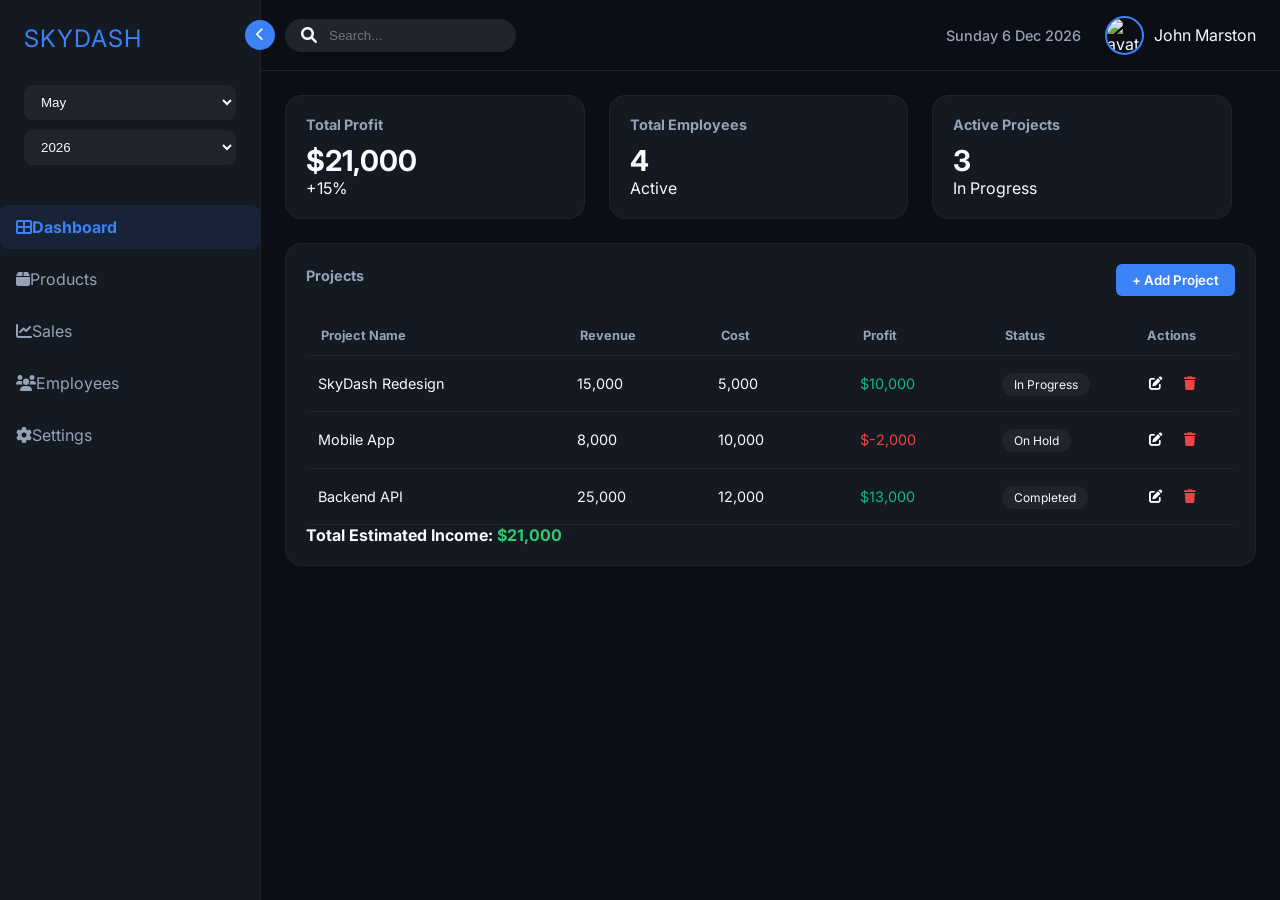
==== dashboard/index.html @ 4c9deb68 "fix:validator" ====
<!DOCTYPE html>
<html lang="en">

<head>
    <meta charset="UTF-8">
    <meta name="viewport" content="width=device-width, initial-scale=1.0">
    <title>Dashboard</title>

    <link href="https://fonts.googleapis.com/css2?family=Inter:wght@300;400;700;800&display=swap" rel="stylesheet">
    <link rel="stylesheet" href="https://cdnjs.cloudflare.com/ajax/libs/font-awesome/6.0.0/css/all.min.css">
    <link rel="stylesheet" href="style.css">
</head>

<body>
    <div class="app-container">
        <aside class="sidebar" id="sidebar">
            <div class="logo">
                <span class="logo-bold">SKY</span><span class="logo-light">DASH</span>
            </div>
            <div class="period-controls" style="margin-bottom: var(--gap-m); padding: 0 var(--gap-m);">
                <select id="month-select" class="period-select">
                    <option value="0">January</option>
                    <option value="1">February</option>
                    <option value="2">March</option>
                    <option value="3">April</option>
                    <option value="4" selected>May</option>
                    <option value="5">June</option>
                    <option value="6">July</option>
                    <option value="7">August</option>
                    <option value="8">September</option>
                    <option value="9">October</option>
                    <option value="10">November</option>
                    <option value="11">December</option>
                </select>
                <select id="year-select" class="period-select">
                    <option value="2025">2025</option>
                    <option value="2026" selected>2026</option>
                    <option value="2027">2027</option>
                </select>
            </div>

            <nav class="sidebar-nav">
                <ul>
                    <li class="active"><a href="#"><i class="fas fa-th-large"></i><span>Dashboard</span></a></li>
                    <li><a href="#"><i class="fas fa-box"></i><span>Products</span></a></li>
                    <li><a href="#"><i class="fas fa-chart-line"></i><span>Sales</span></a></li>
                    <li><a href="#"><i class="fas fa-users"></i><span>Employees</span></a></li>
                    <li><a href="#"><i class="fas fa-cog"></i><span>Settings</span></a></li>
                </ul>
            </nav>
            <button id="sidebar-toggle" class="toggle-btn">
                <i class="fas fa-chevron-left"></i>
            </button>
        </aside>
        <div class="main-content">
            <header class="header" id="header">
                <div class="header-left">
                    <div class="search-wrapper">
                        <i class="fas fa-search"></i>
                        <input type="text" placeholder="Search...">
                    </div>
                </div>
                <div class="header-right">
                    <div class="date-display" id="current-date">

                    </div>
                    <div class="user-info">
                        <img src="https://ui-avatars.com/api/?name=John+Marston" alt="avatar" class="avatar">
                        <span>John Marston</span>
                    </div>
                </div>
            </header>
            <main class="dashboard-grid">
                <div id="dashboard-section" style="display: contents;">
                    <div id="stats-container" class="stats-grid" style="display: contents;"></div>

                    <div class="card table-card" style="grid-column: span 4;">
                        <div class="table-header"
                            style="display: flex; justify-content: space-between; align-items: center; margin-bottom: 20px;">
                            <h2 id="table-title">Projects</h2>
                            <button class="add-btn" id="add-item-btn"
                                style="background: var(--primary); color: white; border: none; padding: 8px 16px; border-radius: 6px; cursor: pointer;">
                                + Add Project
                            </button>
                        </div>

                        <div class="table-responsive">
                            <table class="order-table" style="width: 100%; border-collapse: collapse;">
                                <thead id="table-head">

                                </thead>
                                <tbody id="table-body">

                                </tbody>
                            </table>
                            <div class="table-footer">
                                <strong>Total Estimated Income: <span id="total-income"></span></strong>
                            </div>
                        </div>
                    </div>
                </div>
                <div id="employees-section" style="display: none;">
                    <div class="header-action">
                        <h2>Team Management</h2>
                        <button id="add-employee-btn" class="add-btn">+ Add Employee</button>
                    </div>
                    <div class="card big-card">
                        <table class="order-table">
                            <thead>
                                <tr>
                                    <th>Name</th>
                                    <th>Position</th>
                                    <th>Salary ($)</th>
                                    <th>Status</th>
                                    <th>Actions</th>
                                </tr>
                            </thead>
                            <tbody id="employees-body">

                            </tbody>
                        </table>
                    </div>
                </div>
            </main>
        </div>
    </div>
    <div id="modal" class="modal-overlay" style="display: none;">
        <div class="modal-content">
            <div class="modal-header">
                <h2>Add New Project</h2>
                <button id="close-modal">&times;</button>
            </div>
            <form id="project-form">
                <div class="form-group">
                    <label>Project Name</label>
                    <input type="text" id="p-name" required>
                </div>
                <div class="form-row">
                    <div class="form-group">
                        <label>Revenue ($)</label>
                        <input type="number" id="p-revenue" required>
                    </div>
                    <div class="form-group">
                        <label>Cost ($)</label>
                        <input type="number" id="p-cost" required>
                    </div>
                </div>
                <div class="form-group">
                    <label>Status</label>
                    <select id="p-status">
                        <option value="" disabled selected>Select project status</option>
                        <option value="In Progress">In Progress</option>
                        <option value="Completed">Completed</option>
                        <option value="On Hold">On Hold</option>
                    </select>
                </div>
                <button type="submit" class="save-btn">Save Project</button>
            </form>
        </div>
    </div>
    <div id="modal-employee" class="modal-overlay" style="display: none;">
        <div class="modal-content">
            <div class="modal-header">
                <h2>Add New Employee</h2>
                <button id="close-modal-employee">&times;</button>
            </div>
            <form id="employee-form">
                <div class="form-group">
                    <label>Full Name</label>
                    <input type="text" id="e-name" required>
                </div>
                <div class="form-row">
                    <div class="form-group">
                        <label>Position</label>
                        <input type="text" id="e-position" required>
                    </div>
                    <div class="form-group">
                        <label>Salary ($)</label>
                        <input type="number" id="e-salary" min="0" required>
                    </div>
                </div>
                <div class="form-group">
                    <label>Date of Birth</label>
                    <input type="date" id="e-dob" required>
                </div>
                <div class="form-group">
                    <label>Status</label>
                    <select id="e-status" required>
                        <option value="" disabled selected>Select employee status</option>
                        <option value="Active">Active</option>
                        <option value="On Leave">On Leave</option>
                        <option value="Terminated">Terminated</option>
                    </select>
                </div>
                <button type="submit" class="save-btn">Save Employee</button>
            </form>
        </div>
    </div>
    <script type="module" src="./script.js"></script>
</body>

</html>
---- dashboard/style.css ----
@import "./css/vars.css";
@import "./css/flexbox.css";
@import "./css/header.css";
@import "./css/layout.css";
@import "./css/sidebar.css";
@import "./css/cards.css";
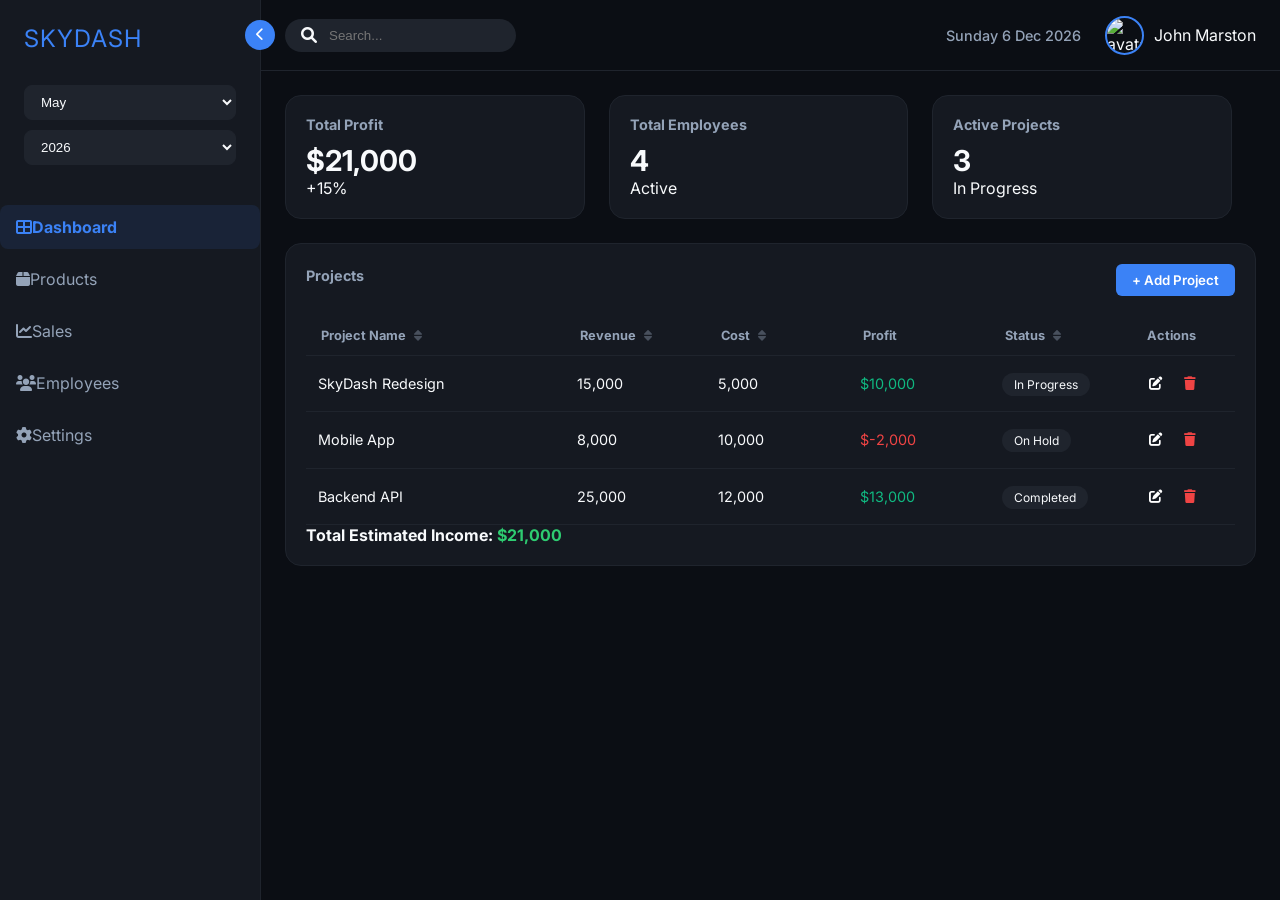
==== commit 3155e14b: "feat:fa-sort" ====
--- a/dashboard/index.html
+++ b/dashboard/index.html
@@ -108,11 +108,11 @@
                         <table class="order-table">
                             <thead>
                                 <tr>
-                                    <th>Name</th>
-                                    <th>Position</th>
-                                    <th>Salary ($)</th>
-                                    <th>Status</th>
-                                    <th>Actions</th>
+                                    <th data-key="name">Name<i class="fas fa-sort"></i></th>
+                                    <th data-key="position">Position<i class="fas fa-sort"></i></th>
+                                    <th data-key="salary">Salary ($)<i class="fas fa-sort"></i></th>
+                                    <th data-key="status">Status<i class="fas fa-sort"></i></th>
+                                    <th data-key="actions">Actions</th>
                                 </tr>
                             </thead>
                             <tbody id="employees-body">
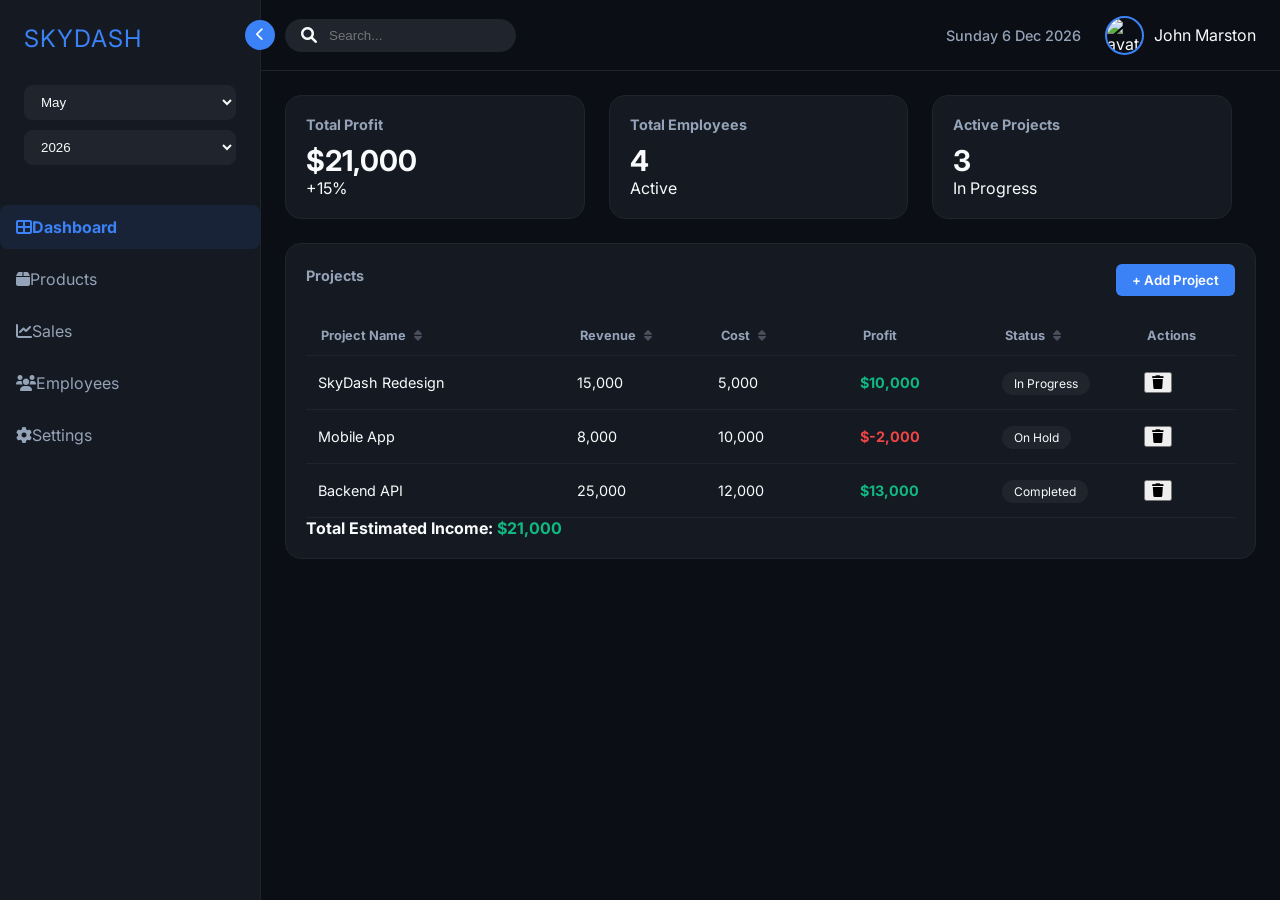
==== commit bc754ffb: "feat: sorting logic for age" ====
--- a/dashboard/index.html
+++ b/dashboard/index.html
@@ -110,6 +110,7 @@
                                 <tr>
                                     <th data-key="name">Name<i class="fas fa-sort"></i></th>
                                     <th data-key="position">Position<i class="fas fa-sort"></i></th>
+                                    <th data-key="age">Age<i class="fas fa-sort"></i></th>
                                     <th data-key="salary">Salary ($)<i class="fas fa-sort"></i></th>
                                     <th data-key="status">Status<i class="fas fa-sort"></i></th>
                                     <th data-key="actions">Actions</th>
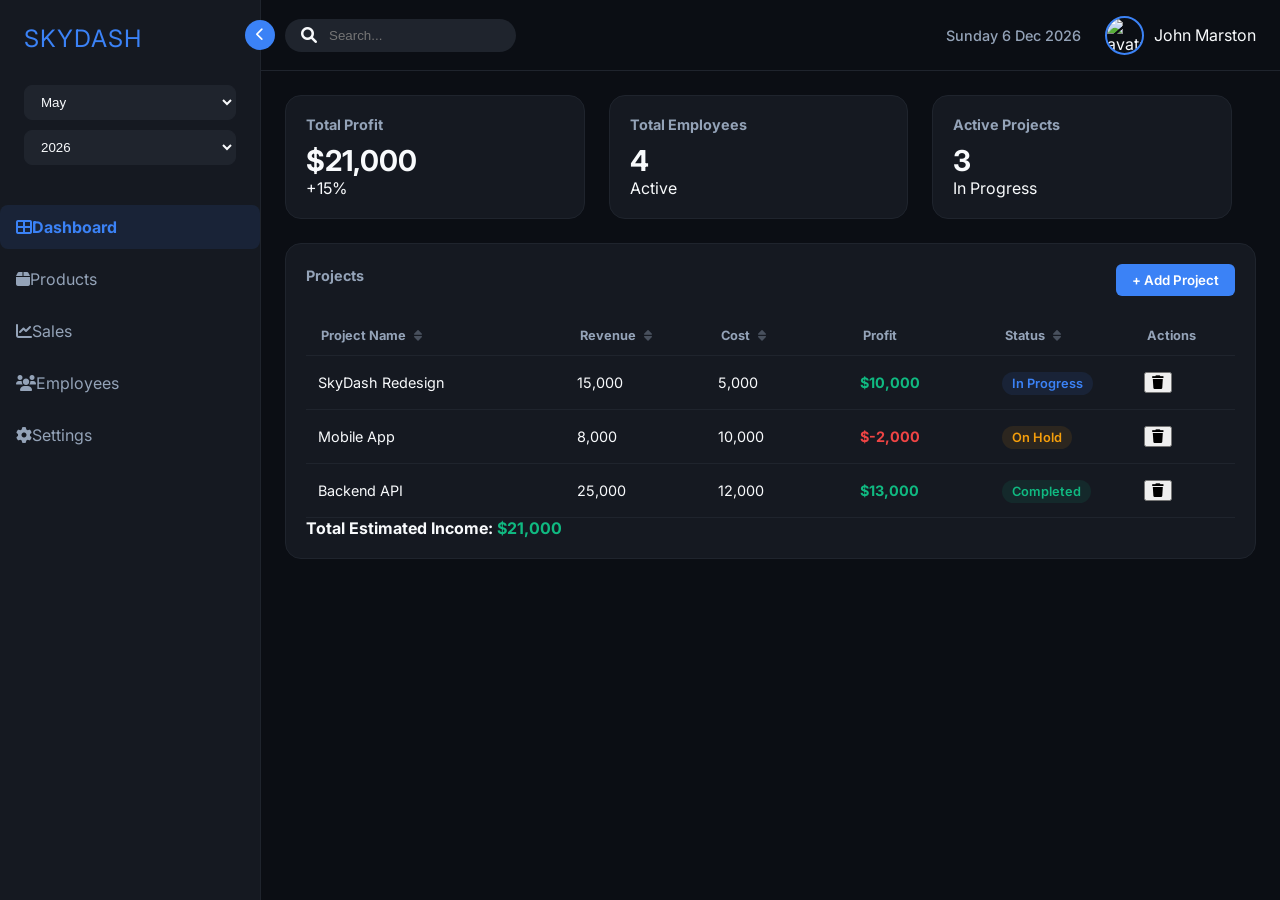
==== commit 25f17f68: "feat:add employee and fix salary" ====
--- a/dashboard/index.html
+++ b/dashboard/index.html
@@ -125,6 +125,21 @@
             </main>
         </div>
     </div>
+    <div id="modal-assign" class="modal">
+        <div class="modal-content">
+            <span id="close-assign-modal" class="close-btn">&times;</span>
+            <h2>Assign Employess to Project</h2>
+            <div class="form-group">
+                <label>Select Project</label>
+                <select id="assign-project-list"></select>
+            </div>
+            <div class="form-group">
+                <label>Capacity (0 - 1.5)</label>
+                <input type="number" id="assign-capacity" step="0.1" min="0" max="1.5" placeholder="e.g. 0.8">
+            </div>
+            <button id="confirm-assign" class="save-btn">Confirm Assigment</button>
+        </div>
+    </div>
     <div id="modal" class="modal-overlay" style="display: none;">
         <div class="modal-content">
             <div class="modal-header">
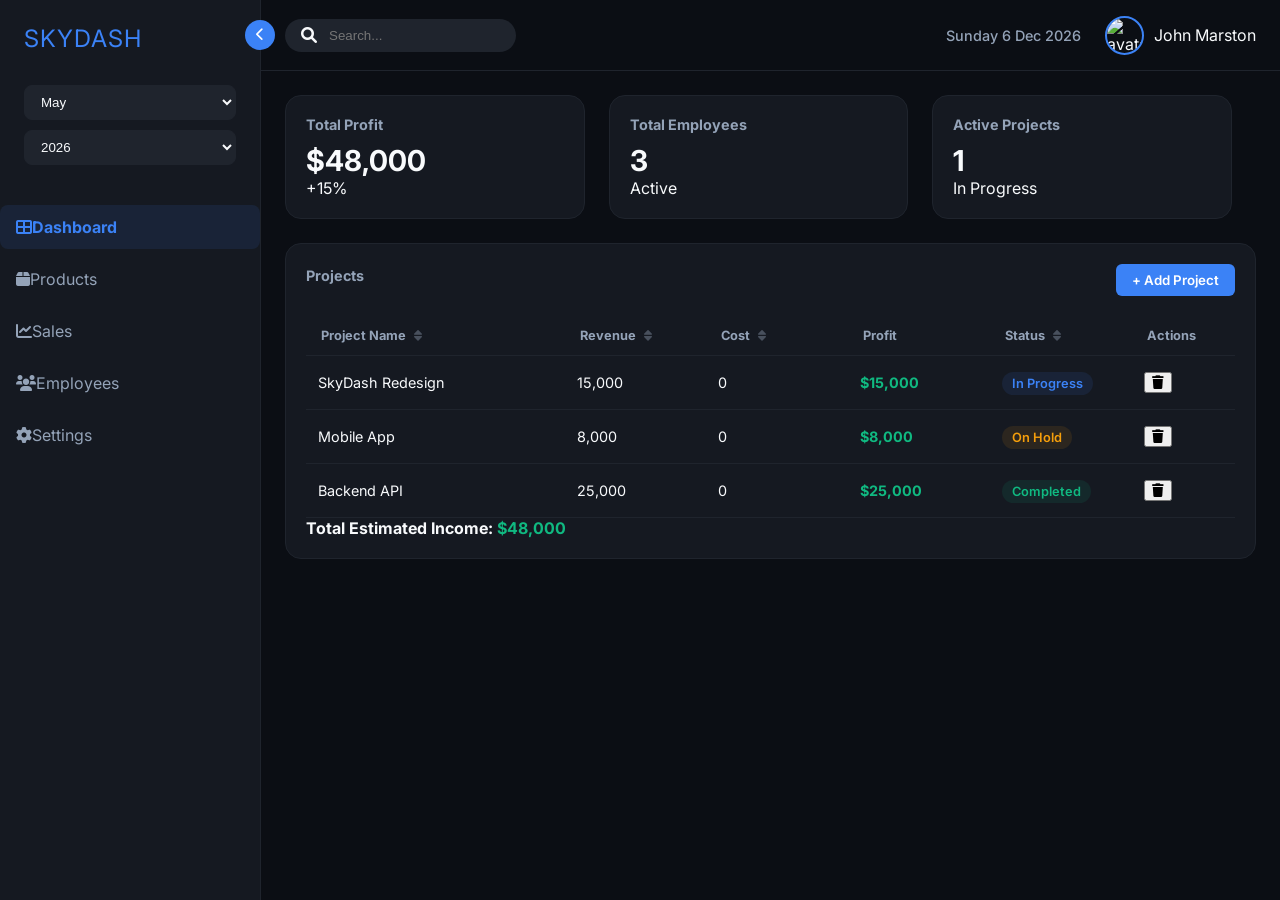
==== commit 5b757ea7: "feat: project cost" ====
--- a/dashboard/index.html
+++ b/dashboard/index.html
@@ -19,6 +19,7 @@
             </div>
             <div class="period-controls" style="margin-bottom: var(--gap-m); padding: 0 var(--gap-m);">
                 <select id="month-select" class="period-select">
+                    <button id="copy-month-data" class="btn">Copy Prev Month</button>
                     <option value="0">January</option>
                     <option value="1">February</option>
                     <option value="2">March</option>
@@ -114,6 +115,7 @@
                                     <th data-key="salary">Salary ($)<i class="fas fa-sort"></i></th>
                                     <th data-key="status">Status<i class="fas fa-sort"></i></th>
                                     <th data-key="actions">Actions</th>
+                                    <th>Capacity & Projects</th>
                                 </tr>
                             </thead>
                             <tbody id="employees-body">
@@ -135,7 +137,7 @@
             </div>
             <div class="form-group">
                 <label>Capacity (0 - 1.5)</label>
-                <input type="number" id="assign-capacity" step="0.1" min="0" max="1.5" placeholder="e.g. 0.8">
+                <input type="number" id="assign-capacity" step="0.1" min="0" max="1.5" placeholder="0.8">
             </div>
             <button id="confirm-assign" class="save-btn">Confirm Assigment</button>
         </div>
